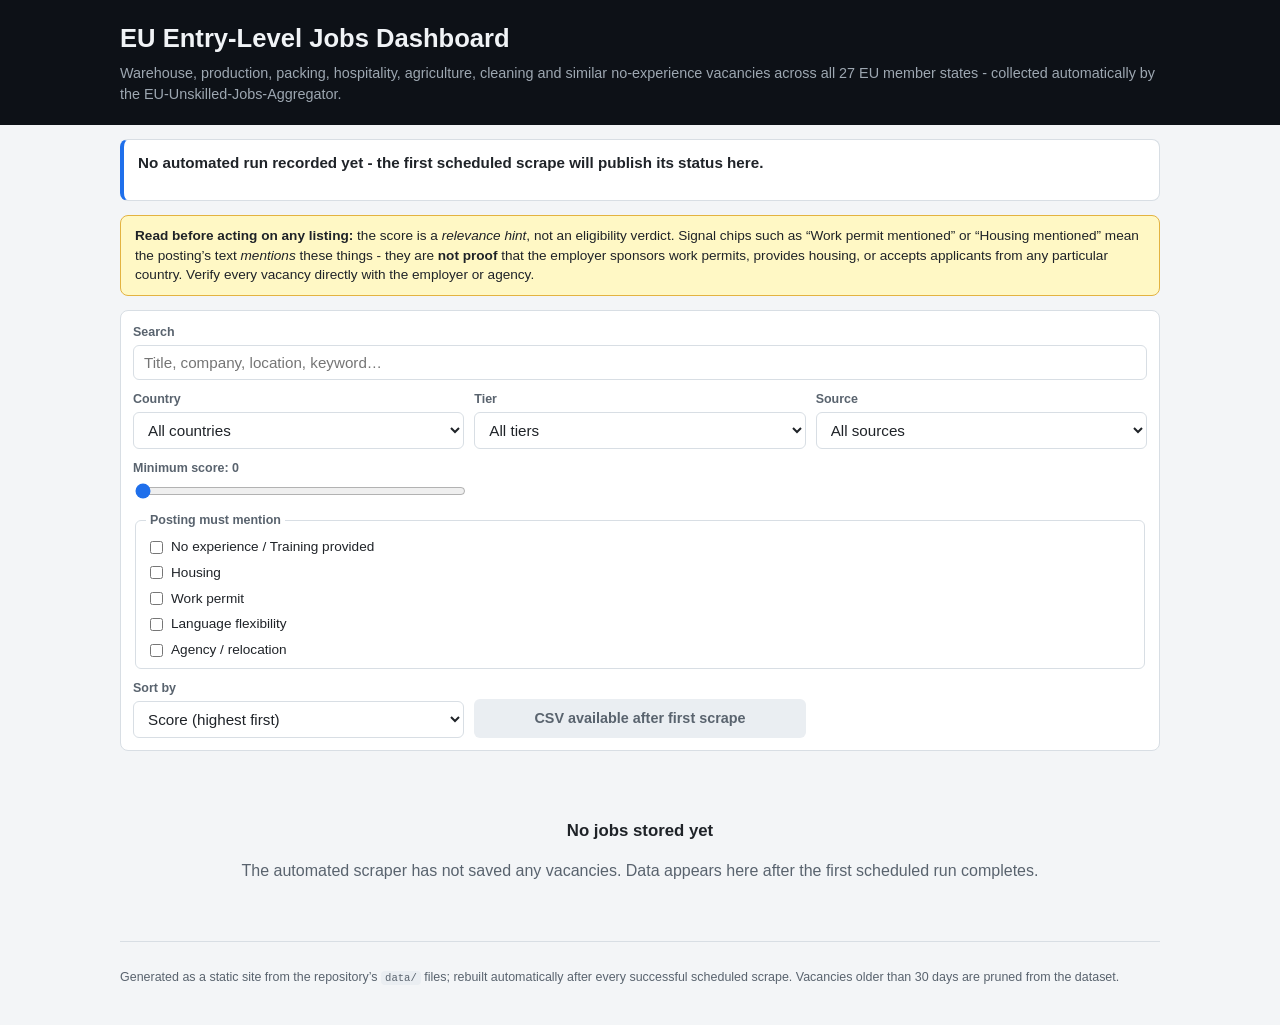
==== docs/index.html @ e6abf07b "Publish jobs aggregator with honest source health and safe automation" ====
<!DOCTYPE html>
<html lang="en">
<head>
  <meta charset="utf-8">
  <meta name="viewport" content="width=device-width, initial-scale=1">
  <meta name="description" content="Entry-level blue-collar job vacancies across all 27 EU member states, collected and scored by an automated aggregator.">
  <title>EU Entry-Level Jobs Dashboard</title>
  <link rel="icon" type="image/svg+xml" href="favicon.svg">
  <link rel="stylesheet" href="style.css">
</head>
<body>
  <header class="site-header">
    <div class="wrap">
      <h1>EU Entry-Level Jobs Dashboard</h1>
      <p class="subtitle">
        Warehouse, production, packing, hospitality, agriculture, cleaning
        and similar no-experience vacancies across all 27 EU member states -
        collected automatically by the EU-Unskilled-Jobs-Aggregator.
      </p>
    </div>
  </header>

  <div class="wrap">

    <section id="status-banner" class="status-banner" aria-live="polite">
      <h2 class="visually-hidden">Automation status</h2>
      <p id="status-summary" class="status-summary">Loading run status&hellip;</p>
      <div id="status-totals" class="status-totals"></div>
      <div id="status-countries" class="status-countries"></div>
      <p id="status-note" class="status-note" hidden></p>
    </section>

    <aside class="disclaimer" role="note">
      <strong>Read before acting on any listing:</strong>
      the score is a <em>relevance hint</em>, not an eligibility verdict.
      Signal chips such as &ldquo;Work permit mentioned&rdquo; or
      &ldquo;Housing mentioned&rdquo; mean the posting&rsquo;s text
      <em>mentions</em> these things - they are <strong>not proof</strong>
      that the employer sponsors work permits, provides housing, or accepts
      applicants from any particular country. Verify every vacancy directly
      with the employer or agency.
    </aside>

    <form id="controls" class="controls" autocomplete="off">
      <div class="control control-search">
        <label for="search">Search</label>
        <input type="search" id="search" name="search"
               placeholder="Title, company, location, keyword&hellip;">
      </div>

      <div class="control">
        <label for="filter-country">Country</label>
        <select id="filter-country" name="country">
          <option value="">All countries</option>
        </select>
      </div>

      <div class="control">
        <label for="filter-tier">Tier</label>
        <select id="filter-tier" name="tier">
          <option value="">All tiers</option>
          <option value="1">Tier 1</option>
          <option value="2">Tier 2</option>
          <option value="3">Tier 3</option>
        </select>
      </div>

      <div class="control">
        <label for="filter-source">Source</label>
        <select id="filter-source" name="source">
          <option value="">All sources</option>
          <option value="eures">EURES</option>
          <option value="jobspy_indeed">Indeed</option>
          <option value="jobspy_linkedin">LinkedIn</option>
        </select>
      </div>

      <div class="control">
        <label for="filter-min-score">Minimum score: <output id="min-score-value" for="filter-min-score">0</output></label>
        <input type="range" id="filter-min-score" name="min_score" min="0" max="100" step="5" value="0">
      </div>

      <fieldset class="control control-signals">
        <legend>Posting must mention</legend>
        <label><input type="checkbox" id="sig-noexp" value="no_exp_or_training_mention"> No experience / Training provided</label>
        <label><input type="checkbox" id="sig-housing" value="housing_keyword_mention"> Housing</label>
        <label><input type="checkbox" id="sig-permit" value="permit_keyword_mention"> Work permit</label>
        <label><input type="checkbox" id="sig-language" value="language_flex_keyword_mention"> Language flexibility</label>
        <label><input type="checkbox" id="sig-agency" value="agency_or_relocation_mention"> Agency / relocation</label>
      </fieldset>

      <div class="control">
        <label for="sort-by">Sort by</label>
        <select id="sort-by" name="sort">
          <option value="score">Score (highest first)</option>
          <option value="newest">Newest (posted / first seen)</option>
          <option value="country">Country priority (tier, then country)</option>
        </select>
      </div>

      <div class="control control-actions">
        <a id="csv-download" class="button" href="data/latest_export.csv" download>Download CSV</a>
      </div>
    </form>

    <p id="result-count" class="result-count" role="status"></p>

    <main id="job-list" class="job-list" aria-live="polite"></main>

    <div id="state-loading" class="state">
      <p>Loading jobs&hellip;</p>
    </div>

    <div id="state-error" class="state state-error" hidden>
      <h2>Could not load the jobs data</h2>
      <p id="state-error-detail"></p>
      <p>The dashboard is static and reads <code>data/active_jobs.json</code>
         published with this site. If the file is missing, the first
         automated scrape has not run yet; it publishes new data after every
         scheduled run.</p>
    </div>

    <div id="state-empty-store" class="state" hidden>
      <h2>No jobs stored yet</h2>
      <p>The automated scraper has not saved any vacancies. Data appears
         here after the first scheduled run completes.</p>
    </div>

    <div id="state-no-results" class="state" hidden>
      <h2>No jobs match these filters</h2>
      <p>Try lowering the minimum score, clearing a signal checkbox, or
         widening the search.</p>
    </div>

    <noscript>
      <p class="state state-error">This dashboard needs JavaScript to load
      and filter the jobs data. The raw dataset is always available as
      <a href="data/latest_export.csv">latest_export.csv</a>.</p>
    </noscript>

    <footer class="site-footer">
      <p>
        Generated as a static site from the repository&rsquo;s
        <code>data/</code> files; rebuilt automatically after every
        successful scheduled scrape. Vacancies older than 30 days are
        pruned from the dataset.
      </p>
    </footer>
  </div>

  <script src="app.js"></script>
</body>
</html>
---- docs/style.css ----
/* =====================================================================
   EU Entry-Level Jobs Dashboard - mobile-first, no frameworks.
   Works from 320px wide phones up to desktop.
   ===================================================================== */

:root {
  --bg: #f3f5f7;
  --surface: #ffffff;
  --border: #d8dee4;
  --text: #1f2328;
  --text-dim: #59636e;
  --accent: #1f6feb;
  --ok: #1a7f37;
  --ok-bg: #dafbe1;
  --warn: #9a6700;
  --warn-bg: #fff8c5;
  --bad: #cf222e;
  --bad-bg: #ffebe9;
  --muted: #59636e;
  --muted-bg: #eaeef2;
  --chip: #ddf4ff;
  --chip-text: #0550ae;
  --radius: 8px;
}

* { box-sizing: border-box; }

body {
  margin: 0;
  background: var(--bg);
  color: var(--text);
  font-family: -apple-system, BlinkMacSystemFont, "Segoe UI", Roboto,
               Helvetica, Arial, sans-serif;
  line-height: 1.45;
}

.wrap {
  max-width: 1080px;
  margin: 0 auto;
  padding: 0 12px;
}

.visually-hidden {
  position: absolute;
  width: 1px; height: 1px;
  overflow: hidden;
  clip: rect(0 0 0 0);
  white-space: nowrap;
}

/* ---------------- header ---------------- */

.site-header {
  background: #0d1117;
  color: #f0f3f6;
  padding: 20px 0;
}

.site-header h1 {
  margin: 0 0 6px;
  font-size: 1.35rem;
}

.subtitle {
  margin: 0;
  color: #9da7b1;
  font-size: 0.9rem;
}

/* ---------------- status banner ---------------- */

.status-banner {
  background: var(--surface);
  border: 1px solid var(--border);
  border-left: 4px solid var(--accent);
  border-radius: var(--radius);
  margin: 14px 0;
  padding: 12px 14px;
}

.status-summary {
  margin: 0 0 6px;
  font-weight: 600;
  font-size: 0.95rem;
}

.status-totals {
  display: flex;
  flex-wrap: wrap;
  gap: 6px;
  margin-bottom: 8px;
}

.status-total {
  background: var(--muted-bg);
  color: var(--text);
  border-radius: 999px;
  padding: 2px 10px;
  font-size: 0.78rem;
}

.status-countries {
  display: flex;
  flex-wrap: wrap;
  gap: 5px;
}

.country-health {
  display: inline-flex;
  align-items: center;
  gap: 4px;
  border: 1px solid var(--border);
  border-radius: 6px;
  padding: 2px 7px;
  font-size: 0.78rem;
  background: var(--surface);
  color: var(--text);
  cursor: default;
}

.country-health .dot {
  width: 9px; height: 9px;
  border-radius: 50%;
  flex: none;
}

.dot-ok      { background: var(--ok); }
.dot-partial { background: #d4a72c; }
.dot-skipped { background: #8b949e; }
.dot-failed  { background: var(--bad); }
.dot-unknown { background: var(--border); }

.country-health .health-fetched { color: var(--text-dim); }

.status-note {
  margin: 8px 0 0;
  font-size: 0.78rem;
  color: var(--text-dim);
}

.country-errors {
  flex-basis: 100%;
  margin: 2px 0 4px;
  padding: 6px 9px;
  font-size: 0.78rem;
  background: var(--bad-bg);
  border-radius: 6px;
  color: var(--bad);
}

/* ---------------- disclaimer ---------------- */

.disclaimer {
  background: var(--warn-bg);
  border: 1px solid #e3b341;
  border-radius: var(--radius);
  padding: 10px 14px;
  margin: 0 0 14px;
  font-size: 0.85rem;
}

/* ---------------- controls ---------------- */

.controls {
  display: grid;
  grid-template-columns: 1fr;
  gap: 10px;
  background: var(--surface);
  border: 1px solid var(--border);
  border-radius: var(--radius);
  padding: 12px;
  margin-bottom: 10px;
}

.control {
  display: flex;
  flex-direction: column;
  gap: 4px;
  min-width: 0;
}

.control label,
.control legend {
  font-size: 0.78rem;
  font-weight: 600;
  color: var(--text-dim);
}

.control input[type="search"],
.control select {
  width: 100%;
  padding: 8px 10px;
  border: 1px solid var(--border);
  border-radius: 6px;
  font-size: 0.95rem;
  background: #fff;
  color: var(--text);
}

.control input[type="range"] {
  width: 100%;
  accent-color: var(--accent);
}

.control-signals {
  border: 1px solid var(--border);
  border-radius: 6px;
  padding: 8px 10px;
  display: flex;
  flex-wrap: wrap;
  gap: 6px 14px;
}

.control-signals legend {
  padding: 0 4px;
}

.control-signals label {
  display: inline-flex;
  align-items: center;
  gap: 5px;
  font-size: 0.85rem;
  font-weight: 400;
  color: var(--text);
  white-space: nowrap;
}

.control-actions { justify-content: flex-end; }

.button {
  display: inline-block;
  text-align: center;
  background: var(--accent);
  color: #fff;
  text-decoration: none;
  border-radius: 6px;
  padding: 9px 14px;
  font-size: 0.9rem;
  font-weight: 600;
}

.button:hover { background: #1a5fd0; }

.button[aria-disabled="true"] {
  background: var(--muted-bg);
  color: var(--text-dim);
  pointer-events: none;
}

.result-count {
  margin: 4px 2px 10px;
  font-size: 0.85rem;
  color: var(--text-dim);
}

/* ---------------- job cards ---------------- */

.job-list {
  display: grid;
  grid-template-columns: 1fr;
  gap: 10px;
  margin-bottom: 24px;
}

.job-card {
  background: var(--surface);
  border: 1px solid var(--border);
  border-radius: var(--radius);
  padding: 12px 14px;
  display: flex;
  flex-direction: column;
  gap: 8px;
}

.job-top {
  display: flex;
  flex-wrap: wrap;
  align-items: center;
  gap: 6px;
}

.badge {
  display: inline-flex;
  align-items: center;
  gap: 4px;
  border-radius: 999px;
  padding: 2px 9px;
  font-size: 0.72rem;
  font-weight: 600;
  white-space: nowrap;
}

.badge-country { background: var(--muted-bg); color: var(--text); }
.badge-tier    { background: #e8e2f7; color: #5a3fa8; }
.badge-source  { background: var(--chip); color: var(--chip-text); }

.badge-score { margin-left: auto; font-size: 0.78rem; }
.score-high { background: var(--ok-bg); color: var(--ok); }
.score-mid  { background: var(--warn-bg); color: var(--warn); }
.score-low  { background: var(--muted-bg); color: var(--muted); }

.job-titles { margin: 0; }

.job-title-en {
  margin: 0;
  font-size: 1.02rem;
  font-weight: 650;
  line-height: 1.3;
}

.job-title-orig {
  margin: 2px 0 0;
  font-size: 0.85rem;
  color: var(--text-dim);
}

.job-meta {
  margin: 0;
  font-size: 0.85rem;
  color: var(--text-dim);
}

.job-chips {
  display: flex;
  flex-wrap: wrap;
  gap: 5px;
}

.chip {
  background: var(--ok-bg);
  color: var(--ok);
  border-radius: 999px;
  padding: 2px 9px;
  font-size: 0.72rem;
  font-weight: 600;
  white-space: nowrap;
}

.job-keywords {
  margin: 0;
  font-size: 0.74rem;
  color: var(--text-dim);
  word-break: break-word;
}

.job-actions {
  display: flex;
  flex-wrap: wrap;
  align-items: center;
  gap: 10px;
  margin-top: 2px;
}

.apply-link {
  display: inline-block;
  background: var(--accent);
  color: #fff;
  text-decoration: none;
  border-radius: 6px;
  padding: 7px 14px;
  font-size: 0.85rem;
  font-weight: 600;
}

.apply-link:hover { background: #1a5fd0; }

.apply-unavailable {
  font-size: 0.82rem;
  color: var(--text-dim);
  font-style: italic;
}

/* ---------------- states & footer ---------------- */

.state {
  text-align: center;
  padding: 34px 16px;
  color: var(--text-dim);
}

.state h2 {
  margin: 0 0 8px;
  font-size: 1.05rem;
  color: var(--text);
}

.state-error { color: var(--bad); }
.state-error h2 { color: var(--bad); }

.site-footer {
  border-top: 1px solid var(--border);
  margin-top: 8px;
  padding: 14px 0 26px;
  font-size: 0.78rem;
  color: var(--text-dim);
}

code {
  background: var(--muted-bg);
  border-radius: 4px;
  padding: 1px 4px;
  font-size: 0.85em;
}

/* ---------------- wider screens ---------------- */

@media (min-width: 560px) {
  .controls { grid-template-columns: 1fr 1fr; }
  .control-search,
  .control-signals { grid-column: 1 / -1; }
}

@media (min-width: 900px) {
  .wrap { padding: 0 20px; }
  .controls { grid-template-columns: repeat(3, 1fr); }
  .job-list { grid-template-columns: 1fr 1fr; }
  .site-header h1 { font-size: 1.6rem; }
}
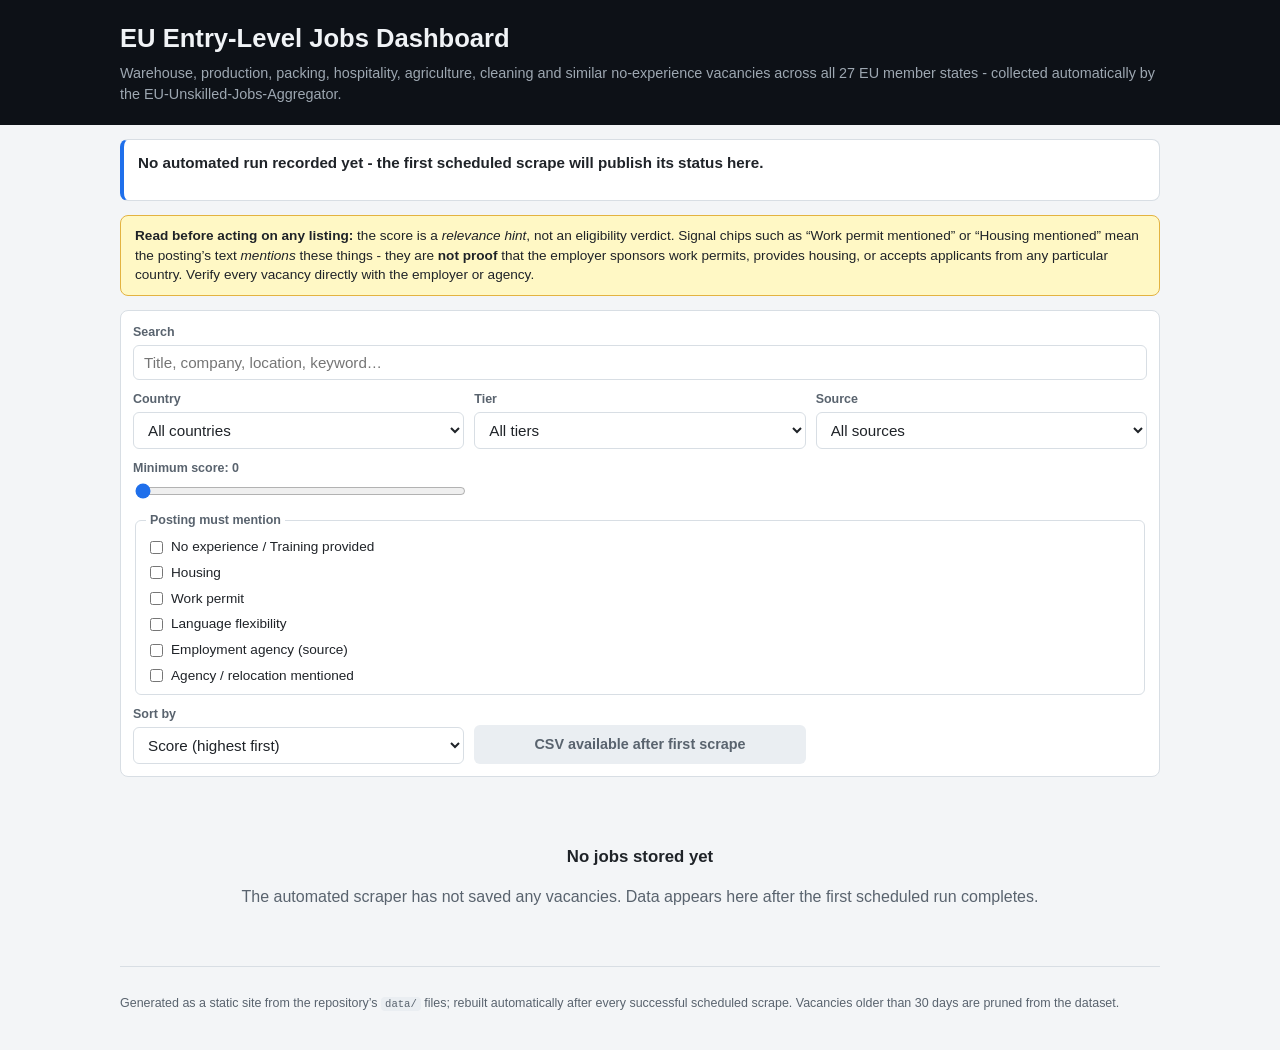
==== commit e47d2e0c: "Fix CI: align dashboard signal names with split scorer signals The scorer split agency_or_relocation" ====
--- a/docs/index.html
+++ b/docs/index.html
@@ -86,7 +86,8 @@
         <label><input type="checkbox" id="sig-housing" value="housing_keyword_mention"> Housing</label>
         <label><input type="checkbox" id="sig-permit" value="permit_keyword_mention"> Work permit</label>
         <label><input type="checkbox" id="sig-language" value="language_flex_keyword_mention"> Language flexibility</label>
-        <label><input type="checkbox" id="sig-agency" value="agency_or_relocation_mention"> Agency / relocation</label>
+        <label><input type="checkbox" id="sig-agency-src" value="employment_agency_source"> Employment agency (source)</label>
+        <label><input type="checkbox" id="sig-agency-text" value="agency_relocation_text_mention"> Agency / relocation mentioned</label>
       </fieldset>
 
       <div class="control">
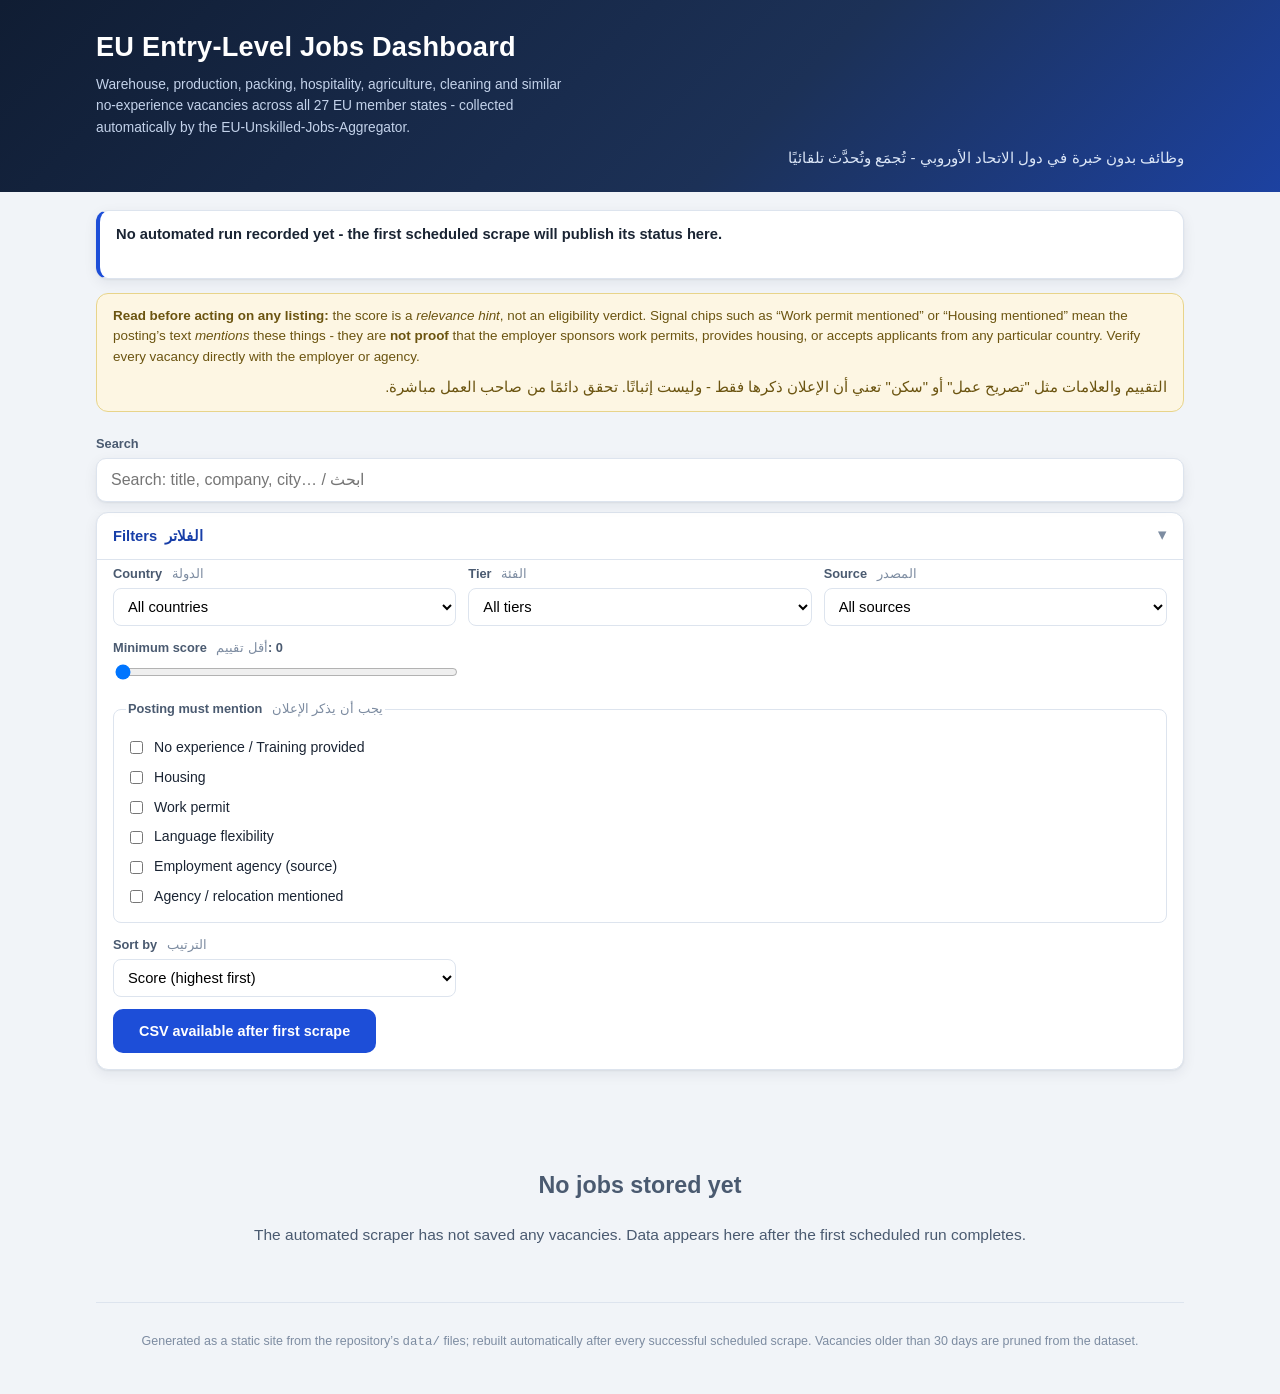
==== commit 417daae4: "UI/UX redesign staging (recovered from preserved worktree): mobile-first CSS, collapsible bilingual " ====
--- a/docs/index.html
+++ b/docs/index.html
@@ -17,6 +17,7 @@
         and similar no-experience vacancies across all 27 EU member states -
         collected automatically by the EU-Unskilled-Jobs-Aggregator.
       </p>
+      <p class="subtitle-ar" lang="ar" dir="rtl">وظائف بدون خبرة في دول الاتحاد الأوروبي - تُجمَع وتُحدَّث تلقائيًا</p>
     </div>
   </header>
 
@@ -39,24 +40,29 @@
       that the employer sponsors work permits, provides housing, or accepts
       applicants from any particular country. Verify every vacancy directly
       with the employer or agency.
+      <span class="disclaimer-ar" lang="ar" dir="rtl">التقييم والعلامات مثل "تصريح عمل" أو "سكن" تعني أن الإعلان ذكرها فقط - وليست إثباتًا. تحقق دائمًا من صاحب العمل مباشرة.</span>
     </aside>
 
     <form id="controls" class="controls" autocomplete="off">
       <div class="control control-search">
         <label for="search">Search</label>
         <input type="search" id="search" name="search"
-               placeholder="Title, company, location, keyword&hellip;">
+               placeholder="Search: title, company, city&hellip; / ابحث">
       </div>
 
+      <details class="filters" id="filters-panel">
+      <summary><span class="summary-label">Filters <span class="ar-hint" lang="ar">الفلاتر</span></span></summary>
+      <div class="filters-body">
+
       <div class="control">
-        <label for="filter-country">Country</label>
+        <label for="filter-country">Country <span class="ar-hint" lang="ar">الدولة</span></label>
         <select id="filter-country" name="country">
           <option value="">All countries</option>
         </select>
       </div>
 
       <div class="control">
-        <label for="filter-tier">Tier</label>
+        <label for="filter-tier">Tier <span class="ar-hint" lang="ar">الفئة</span></label>
         <select id="filter-tier" name="tier">
           <option value="">All tiers</option>
           <option value="1">Tier 1</option>
@@ -66,22 +72,19 @@
       </div>
 
       <div class="control">
-        <label for="filter-source">Source</label>
+        <label for="filter-source">Source <span class="ar-hint" lang="ar">المصدر</span></label>
         <select id="filter-source" name="source">
           <option value="">All sources</option>
-          <option value="eures">EURES</option>
-          <option value="jobspy_indeed">Indeed</option>
-          <option value="jobspy_linkedin">LinkedIn</option>
         </select>
       </div>
 
       <div class="control">
-        <label for="filter-min-score">Minimum score: <output id="min-score-value" for="filter-min-score">0</output></label>
+        <label for="filter-min-score">Minimum score <span class="ar-hint" lang="ar">أقل تقييم</span>: <output id="min-score-value" for="filter-min-score">0</output></label>
         <input type="range" id="filter-min-score" name="min_score" min="0" max="100" step="5" value="0">
       </div>
 
       <fieldset class="control control-signals">
-        <legend>Posting must mention</legend>
+        <legend>Posting must mention <span class="ar-hint" lang="ar">يجب أن يذكر الإعلان</span></legend>
         <label><input type="checkbox" id="sig-noexp" value="no_exp_or_training_mention"> No experience / Training provided</label>
         <label><input type="checkbox" id="sig-housing" value="housing_keyword_mention"> Housing</label>
         <label><input type="checkbox" id="sig-permit" value="permit_keyword_mention"> Work permit</label>
@@ -91,7 +94,7 @@
       </fieldset>
 
       <div class="control">
-        <label for="sort-by">Sort by</label>
+        <label for="sort-by">Sort by <span class="ar-hint" lang="ar">الترتيب</span></label>
         <select id="sort-by" name="sort">
           <option value="score">Score (highest first)</option>
           <option value="newest">Newest (posted / first seen)</option>
@@ -102,6 +105,8 @@
       <div class="control control-actions">
         <a id="csv-download" class="button" href="data/latest_export.csv" download>Download CSV</a>
       </div>
+      </div>
+      </details>
     </form>
 
     <p id="result-count" class="result-count" role="status"></p>
--- a/docs/style.css
+++ b/docs/style.css
@@ -1,418 +1,418 @@
 /* =====================================================================
-   EU Entry-Level Jobs Dashboard - mobile-first, no frameworks.
-   Works from 320px wide phones up to desktop.
+   EU Entry-Level Jobs Dashboard - professional mobile-first redesign
    ===================================================================== */
 
 :root {
-  --bg: #f3f5f7;
+  --bg: #f1f4f8;
   --surface: #ffffff;
-  --border: #d8dee4;
-  --text: #1f2328;
-  --text-dim: #59636e;
-  --accent: #1f6feb;
-  --ok: #1a7f37;
-  --ok-bg: #dafbe1;
-  --warn: #9a6700;
-  --warn-bg: #fff8c5;
-  --bad: #cf222e;
-  --bad-bg: #ffebe9;
-  --muted: #59636e;
-  --muted-bg: #eaeef2;
-  --chip: #ddf4ff;
-  --chip-text: #0550ae;
-  --radius: 8px;
+  --ink: #1a2433;
+  --ink-soft: #4a5a70;
+  --ink-faint: #7d8ca1;
+  --line: #dde4ee;
+  --brand: #1d4ed8;
+  --brand-dark: #173ea8;
+  --brand-soft: #e8effc;
+  --warn-bg: #fdf6e3;
+  --warn-line: #e8d48a;
+  --warn-ink: #6b5410;
+  --ok: #0d7a4f;
+  --ok-soft: #e3f4ec;
+  --radius: 12px;
+  --shadow: 0 1px 2px rgba(16, 30, 54, .06), 0 4px 14px rgba(16, 30, 54, .07);
+  --shadow-hover: 0 2px 4px rgba(16, 30, 54, .08), 0 8px 22px rgba(16, 30, 54, .12);
+  --font: -apple-system, BlinkMacSystemFont, "Segoe UI", Roboto, "Helvetica Neue", Arial, sans-serif;
+  --font-ar: "Noto Naskh Arabic", "Segoe UI", Tahoma, "Traditional Arabic", Arial, sans-serif;
 }
 
 * { box-sizing: border-box; }
 
+html { -webkit-text-size-adjust: 100%; }
+
 body {
   margin: 0;
   background: var(--bg);
-  color: var(--text);
-  font-family: -apple-system, BlinkMacSystemFont, "Segoe UI", Roboto,
-               Helvetica, Arial, sans-serif;
-  line-height: 1.45;
-}
-
-.wrap {
-  max-width: 1080px;
-  margin: 0 auto;
-  padding: 0 12px;
-}
+  color: var(--ink);
+  font-family: var(--font);
+  font-size: 15px;
+  line-height: 1.55;
+}
+
+.wrap { max-width: 1120px; margin: 0 auto; padding: 0 16px; }
 
 .visually-hidden {
-  position: absolute;
-  width: 1px; height: 1px;
-  overflow: hidden;
-  clip: rect(0 0 0 0);
-  white-space: nowrap;
+  position: absolute; width: 1px; height: 1px;
+  clip: rect(0 0 0 0); clip-path: inset(50%); overflow: hidden; white-space: nowrap;
 }
 
 /* ---------------- header ---------------- */
 
 .site-header {
-  background: #0d1117;
-  color: #f0f3f6;
-  padding: 20px 0;
-}
-
+  background: linear-gradient(135deg, #101d33 0%, #1c3157 60%, #1d4ed8 130%);
+  color: #fff;
+  padding: 26px 0 22px;
+  margin-bottom: 18px;
+}
 .site-header h1 {
   margin: 0 0 6px;
-  font-size: 1.35rem;
-}
-
-.subtitle {
-  margin: 0;
-  color: #9da7b1;
-  font-size: 0.9rem;
+  font-size: 1.45rem;
+  font-weight: 700;
+  letter-spacing: .2px;
+}
+.site-header .subtitle {
+  margin: 0;
+  color: #c3d2ea;
+  font-size: .86rem;
+  max-width: 62ch;
+}
+.site-header .subtitle-ar {
+  margin: 8px 0 0;
+  color: #dbe6f7;
+  font-family: var(--font-ar);
+  font-size: .95rem;
 }
 
 /* ---------------- status banner ---------------- */
 
 .status-banner {
   background: var(--surface);
-  border: 1px solid var(--border);
-  border-left: 4px solid var(--accent);
+  border: 1px solid var(--line);
+  border-inline-start: 4px solid var(--brand);
   border-radius: var(--radius);
-  margin: 14px 0;
+  padding: 12px 16px;
+  margin-bottom: 14px;
+  box-shadow: var(--shadow);
+}
+.status-summary { margin: 0 0 8px; font-weight: 600; font-size: .92rem; }
+.status-totals, .status-countries {
+  display: flex; flex-wrap: wrap; gap: 6px; margin-bottom: 6px;
+}
+.status-total {
+  background: var(--brand-soft);
+  color: var(--brand-dark);
+  border-radius: 999px;
+  padding: 2px 10px;
+  font-size: .78rem;
+  font-weight: 600;
+}
+.country-health {
+  display: inline-flex;
+  align-items: center;
+  gap: 5px;
+  background: #f2f5fa;
+  border: 1px solid var(--line);
+  color: var(--ink-soft);
+  border-radius: 999px;
+  padding: 2px 10px;
+  font-size: .78rem;
+  font-weight: 600;
+}
+.country-health .dot {
+  width: 8px; height: 8px; border-radius: 50%;
+  background: var(--ink-faint);
+}
+.country-health .dot-ok, .country-health .dot-good, .country-health .dot-green { background: var(--ok); }
+.country-health .dot-warn, .country-health .dot-yellow { background: #d9a01b; }
+.country-health .dot-bad, .country-health .dot-red, .country-health .dot-error { background: #c0392b; }
+.country-health .health-fetched { color: var(--ink-faint); font-weight: 500; }
+.status-note { margin: 6px 0 0; color: var(--ink-faint); font-size: .8rem; }
+
+/* ---------------- disclaimer ---------------- */
+
+.disclaimer {
+  background: var(--warn-bg);
+  border: 1px solid var(--warn-line);
+  border-radius: var(--radius);
+  color: var(--warn-ink);
+  padding: 12px 16px;
+  font-size: .84rem;
+  margin-bottom: 16px;
+}
+.disclaimer .disclaimer-ar {
+  display: block;
+  margin-top: 8px;
+  font-family: var(--font-ar);
+  font-size: .92rem;
+}
+
+/* ---------------- controls ---------------- */
+
+.controls { margin-bottom: 8px; }
+
+.control-search {
+  position: sticky;
+  top: 0;
+  z-index: 20;
+  background: var(--bg);
+  padding: 6px 0 10px;
+}
+.control-search input {
+  width: 100%;
   padding: 12px 14px;
-}
-
-.status-summary {
-  margin: 0 0 6px;
-  font-weight: 600;
-  font-size: 0.95rem;
-}
-
-.status-totals {
+  font-size: 1rem;
+  border: 1px solid var(--line);
+  border-radius: 10px;
+  background: var(--surface);
+  box-shadow: var(--shadow);
+}
+.control-search input:focus {
+  outline: 2px solid var(--brand);
+  outline-offset: 1px;
+  border-color: var(--brand);
+}
+
+.filters {
+  background: var(--surface);
+  border: 1px solid var(--line);
+  border-radius: var(--radius);
+  box-shadow: var(--shadow);
+  margin-bottom: 6px;
+}
+.filters > summary {
+  cursor: pointer;
+  list-style: none;
+  padding: 12px 16px;
+  font-weight: 600;
+  font-size: .92rem;
+  color: var(--brand-dark);
+  display: flex;
+  align-items: center;
+  justify-content: space-between;
+  user-select: none;
+}
+.filters > summary::-webkit-details-marker { display: none; }
+.filters > summary::after {
+  content: "▸";
+  transition: transform .15s ease;
+  color: var(--ink-faint);
+  margin-inline-start: auto;
+}
+.filters > summary .summary-label { display: inline-flex; align-items: baseline; gap: 8px; }
+.filters[open] > summary::after { transform: rotate(90deg); }
+.filters .filters-body {
+  padding: 4px 16px 16px;
+  display: grid;
+  grid-template-columns: 1fr;
+  gap: 12px;
+  border-top: 1px solid var(--line);
+}
+
+.control label, .control legend {
+  display: block;
+  font-size: .8rem;
+  font-weight: 600;
+  color: var(--ink-soft);
+  margin-bottom: 4px;
+}
+.control .ar-hint {
+  font-family: var(--font-ar);
+  font-weight: 400;
+  color: var(--ink-faint);
+  margin-inline-start: 6px;
+}
+.control select, .control input[type="range"] {
+  width: 100%;
+}
+.control select {
+  padding: 9px 10px;
+  border: 1px solid var(--line);
+  border-radius: 8px;
+  background: #fff;
+  font-size: .92rem;
+}
+.control-signals {
+  border: 1px solid var(--line);
+  border-radius: 8px;
+  padding: 10px 12px;
+  margin: 0;
+}
+.control-signals label {
+  display: flex;
+  align-items: center;
+  gap: 8px;
+  font-weight: 400;
+  font-size: .88rem;
+  color: var(--ink);
+  padding: 4px 0;
+  margin: 0;
+}
+.control-signals input { accent-color: var(--brand); }
+
+.control-actions { align-self: end; }
+.button {
+  display: inline-block;
+  width: 100%;
+  text-align: center;
+  background: var(--brand);
+  color: #fff;
+  font-weight: 600;
+  font-size: .9rem;
+  padding: 11px 14px;
+  border-radius: 10px;
+  text-decoration: none;
+}
+.button:hover { background: var(--brand-dark); }
+
+/* ---------------- result count ---------------- */
+
+.result-count {
+  color: var(--ink-soft);
+  font-size: .86rem;
+  font-weight: 600;
+  margin: 10px 2px 12px;
+}
+.result-count .ar { font-family: var(--font-ar); font-weight: 400; color: var(--ink-faint); unicode-bidi: isolate; margin-inline-start: 8px; }
+
+/* ---------------- job cards ---------------- */
+
+.job-list {
+  display: grid;
+  grid-template-columns: 1fr;
+  gap: 14px;
+  margin-bottom: 26px;
+}
+
+.job-card {
+  background: var(--surface);
+  border: 1px solid var(--line);
+  border-radius: var(--radius);
+  box-shadow: var(--shadow);
+  padding: 14px 16px 12px;
+  display: flex;
+  flex-direction: column;
+  gap: 8px;
+  transition: box-shadow .15s ease;
+}
+.job-card:hover { box-shadow: var(--shadow-hover); }
+
+.job-top {
   display: flex;
   flex-wrap: wrap;
   gap: 6px;
-  margin-bottom: 8px;
-}
-
-.status-total {
-  background: var(--muted-bg);
-  color: var(--text);
-  border-radius: 999px;
-  padding: 2px 10px;
-  font-size: 0.78rem;
-}
-
-.status-countries {
-  display: flex;
-  flex-wrap: wrap;
-  gap: 5px;
-}
-
-.country-health {
-  display: inline-flex;
   align-items: center;
-  gap: 4px;
-  border: 1px solid var(--border);
-  border-radius: 6px;
-  padding: 2px 7px;
-  font-size: 0.78rem;
-  background: var(--surface);
-  color: var(--text);
-  cursor: default;
-}
-
-.country-health .dot {
-  width: 9px; height: 9px;
-  border-radius: 50%;
-  flex: none;
-}
-
-.dot-ok      { background: var(--ok); }
-.dot-partial { background: #d4a72c; }
-.dot-skipped { background: #8b949e; }
-.dot-failed  { background: var(--bad); }
-.dot-unknown { background: var(--border); }
-
-.country-health .health-fetched { color: var(--text-dim); }
-
-.status-note {
-  margin: 8px 0 0;
-  font-size: 0.78rem;
-  color: var(--text-dim);
-}
-
-.country-errors {
-  flex-basis: 100%;
-  margin: 2px 0 4px;
-  padding: 6px 9px;
-  font-size: 0.78rem;
-  background: var(--bad-bg);
-  border-radius: 6px;
-  color: var(--bad);
-}
-
-/* ---------------- disclaimer ---------------- */
-
-.disclaimer {
-  background: var(--warn-bg);
-  border: 1px solid #e3b341;
-  border-radius: var(--radius);
-  padding: 10px 14px;
-  margin: 0 0 14px;
-  font-size: 0.85rem;
-}
-
-/* ---------------- controls ---------------- */
-
-.controls {
-  display: grid;
-  grid-template-columns: 1fr;
-  gap: 10px;
-  background: var(--surface);
-  border: 1px solid var(--border);
-  border-radius: var(--radius);
-  padding: 12px;
-  margin-bottom: 10px;
-}
-
-.control {
-  display: flex;
-  flex-direction: column;
-  gap: 4px;
-  min-width: 0;
-}
-
-.control label,
-.control legend {
-  font-size: 0.78rem;
-  font-weight: 600;
-  color: var(--text-dim);
-}
-
-.control input[type="search"],
-.control select {
-  width: 100%;
-  padding: 8px 10px;
-  border: 1px solid var(--border);
-  border-radius: 6px;
-  font-size: 0.95rem;
-  background: #fff;
-  color: var(--text);
-}
-
-.control input[type="range"] {
-  width: 100%;
-  accent-color: var(--accent);
-}
-
-.control-signals {
-  border: 1px solid var(--border);
-  border-radius: 6px;
-  padding: 8px 10px;
-  display: flex;
-  flex-wrap: wrap;
-  gap: 6px 14px;
-}
-
-.control-signals legend {
-  padding: 0 4px;
-}
-
-.control-signals label {
-  display: inline-flex;
-  align-items: center;
-  gap: 5px;
-  font-size: 0.85rem;
-  font-weight: 400;
-  color: var(--text);
-  white-space: nowrap;
-}
-
-.control-actions { justify-content: flex-end; }
-
-.button {
-  display: inline-block;
-  text-align: center;
-  background: var(--accent);
-  color: #fff;
-  text-decoration: none;
-  border-radius: 6px;
-  padding: 9px 14px;
-  font-size: 0.9rem;
-  font-weight: 600;
-}
-
-.button:hover { background: #1a5fd0; }
-
-.button[aria-disabled="true"] {
-  background: var(--muted-bg);
-  color: var(--text-dim);
-  pointer-events: none;
-}
-
-.result-count {
-  margin: 4px 2px 10px;
-  font-size: 0.85rem;
-  color: var(--text-dim);
-}
-
-/* ---------------- job cards ---------------- */
-
-.job-list {
-  display: grid;
-  grid-template-columns: 1fr;
-  gap: 10px;
-  margin-bottom: 24px;
-}
-
-.job-card {
-  background: var(--surface);
-  border: 1px solid var(--border);
-  border-radius: var(--radius);
-  padding: 12px 14px;
-  display: flex;
-  flex-direction: column;
-  gap: 8px;
-}
-
-.job-top {
-  display: flex;
-  flex-wrap: wrap;
-  align-items: center;
-  gap: 6px;
-}
-
+}
 .badge {
-  display: inline-flex;
-  align-items: center;
-  gap: 4px;
+  font-size: .72rem;
+  font-weight: 600;
   border-radius: 999px;
   padding: 2px 9px;
-  font-size: 0.72rem;
-  font-weight: 600;
-  white-space: nowrap;
-}
-
-.badge-country { background: var(--muted-bg); color: var(--text); }
-.badge-tier    { background: #e8e2f7; color: #5a3fa8; }
-.badge-source  { background: var(--chip); color: var(--chip-text); }
-
-.badge-score { margin-left: auto; font-size: 0.78rem; }
-.score-high { background: var(--ok-bg); color: var(--ok); }
-.score-mid  { background: var(--warn-bg); color: var(--warn); }
-.score-low  { background: var(--muted-bg); color: var(--muted); }
-
-.job-titles { margin: 0; }
-
+  background: #eef2f8;
+  color: var(--ink-soft);
+  border: 1px solid var(--line);
+}
+.badge-country { background: var(--brand-soft); color: var(--brand-dark); border-color: #cfddf5; }
+.badge-tier { background: #f3ecfd; color: #5b3aa8; border-color: #e2d5f8; }
+.badge-source { background: #eef2f8; }
+.badge-score { margin-inline-start: auto; font-size: .74rem; }
+.badge-score.score-high { background: var(--ok-soft); color: var(--ok); border-color: #bfe6d4; }
+.badge-score.score-mid { background: #fdf3e0; color: #8a5a10; border-color: #f0dfb2; }
+.badge-score.score-low { background: #f2f4f7; color: var(--ink-faint); }
+
+.job-titles { display: flex; flex-direction: column; gap: 2px; }
 .job-title-en {
   margin: 0;
+  font-size: 1.06rem;
+  font-weight: 700;
+  line-height: 1.35;
+}
+.job-title-orig {
+  margin: 0;
+  color: var(--ink-soft);
+  font-size: .88rem;
+}
+h3.job-title-orig { font-size: 1.02rem; font-weight: 700; color: var(--ink); }
+.job-title-pending {
+  margin: 2px 0 0;
+  font-size: .76rem;
+  color: #8a6d1f;
+  font-style: italic;
+}
+.job-title-ar {
+  font-family: var(--font-ar);
+  font-weight: 700;
   font-size: 1.02rem;
-  font-weight: 650;
-  line-height: 1.3;
-}
-
-.job-title-orig {
+  margin: 6px 0 0;
+  color: var(--ink);
+}
+
+.job-summary-ar {
+  font-family: var(--font-ar);
+  background: #f8f9fb;
+  border: 1px solid var(--line);
+  border-radius: 8px;
+  padding: 8px 12px;
+  font-size: .92rem;
+  color: var(--ink-soft);
   margin: 2px 0 0;
-  font-size: 0.85rem;
-  color: var(--text-dim);
 }
 
 .job-meta {
   margin: 0;
-  font-size: 0.85rem;
-  color: var(--text-dim);
-}
-
-.job-chips {
-  display: flex;
-  flex-wrap: wrap;
-  gap: 5px;
-}
-
+  color: var(--ink-faint);
+  font-size: .82rem;
+}
+
+.job-chips { display: flex; flex-wrap: wrap; gap: 6px; }
 .chip {
-  background: var(--ok-bg);
+  font-size: .74rem;
+  font-weight: 600;
+  border-radius: 999px;
+  padding: 3px 10px;
+  background: var(--ok-soft);
   color: var(--ok);
-  border-radius: 999px;
-  padding: 2px 9px;
-  font-size: 0.72rem;
-  font-weight: 600;
-  white-space: nowrap;
+  border: 1px solid #bfe6d4;
 }
 
 .job-keywords {
   margin: 0;
-  font-size: 0.74rem;
-  color: var(--text-dim);
-  word-break: break-word;
-}
-
-.job-actions {
-  display: flex;
-  flex-wrap: wrap;
-  align-items: center;
-  gap: 10px;
-  margin-top: 2px;
-}
-
+  font-size: .76rem;
+  color: var(--ink-faint);
+}
+
+.job-actions { margin-top: 2px; }
 .apply-link {
   display: inline-block;
-  background: var(--accent);
+  background: var(--brand);
   color: #fff;
+  font-weight: 600;
+  font-size: .88rem;
+  padding: 9px 18px;
+  border-radius: 9px;
   text-decoration: none;
-  border-radius: 6px;
-  padding: 7px 14px;
-  font-size: 0.85rem;
-  font-weight: 600;
-}
-
-.apply-link:hover { background: #1a5fd0; }
-
-.apply-unavailable {
-  font-size: 0.82rem;
-  color: var(--text-dim);
-  font-style: italic;
-}
-
-/* ---------------- states & footer ---------------- */
+}
+.apply-link:hover { background: var(--brand-dark); }
+.apply-unavailable { color: var(--ink-faint); font-size: .82rem; font-style: italic; }
+
+/* ---------------- states / footer ---------------- */
 
 .state {
   text-align: center;
-  padding: 34px 16px;
-  color: var(--text-dim);
-}
-
-.state h2 {
-  margin: 0 0 8px;
-  font-size: 1.05rem;
-  color: var(--text);
-}
-
-.state-error { color: var(--bad); }
-.state-error h2 { color: var(--bad); }
+  color: var(--ink-soft);
+  padding: 40px 16px;
+}
+.state-error { color: #8f2d2d; }
 
 .site-footer {
-  border-top: 1px solid var(--border);
-  margin-top: 8px;
-  padding: 14px 0 26px;
-  font-size: 0.78rem;
-  color: var(--text-dim);
-}
-
-code {
-  background: var(--muted-bg);
-  border-radius: 4px;
-  padding: 1px 4px;
-  font-size: 0.85em;
-}
-
-/* ---------------- wider screens ---------------- */
-
-@media (min-width: 560px) {
-  .controls { grid-template-columns: 1fr 1fr; }
-  .control-search,
+  border-top: 1px solid var(--line);
+  color: var(--ink-faint);
+  font-size: .78rem;
+  padding: 16px 0 30px;
+  text-align: center;
+}
+
+/* ---------------- larger screens ---------------- */
+
+@media (min-width: 720px) {
+  body { font-size: 15.5px; }
+  .site-header h1 { font-size: 1.7rem; }
+  .filters .filters-body {
+    grid-template-columns: repeat(3, 1fr);
+  }
   .control-signals { grid-column: 1 / -1; }
-}
-
-@media (min-width: 900px) {
-  .wrap { padding: 0 20px; }
-  .controls { grid-template-columns: repeat(3, 1fr); }
-  .job-list { grid-template-columns: 1fr 1fr; }
-  .site-header h1 { font-size: 1.6rem; }
-}
+  .control-actions { grid-column: 1 / -1; }
+  .control-actions .button { width: auto; padding-inline: 26px; }
+  .job-list { grid-template-columns: repeat(2, 1fr); }
+}
+
+@media (min-width: 1080px) {
+  .job-list { grid-template-columns: repeat(3, 1fr); }
+}
